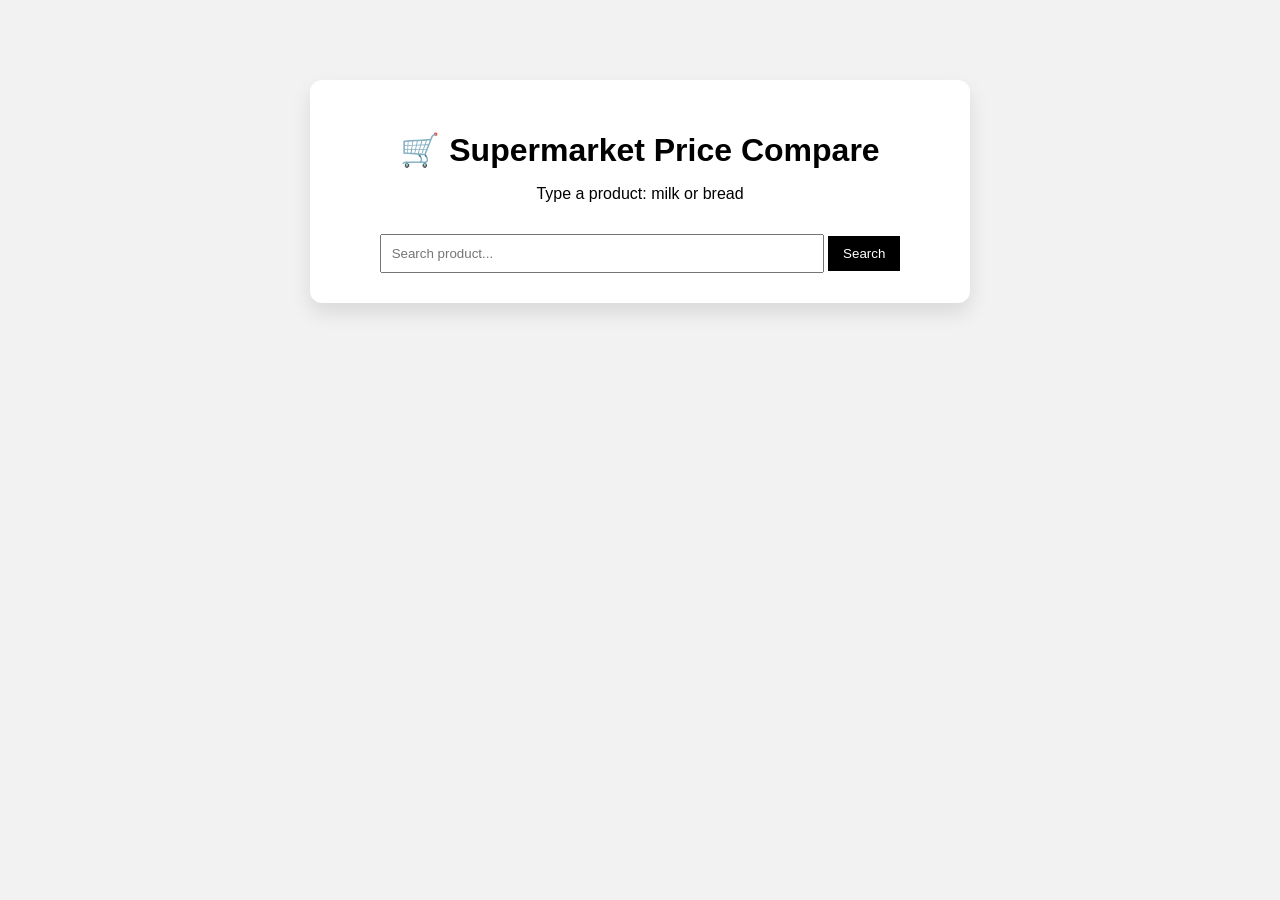
==== index.html @ a4d80b46 "add working website UI" ====
<!DOCTYPE html>
<html lang="en">
<head>
  <meta charset="UTF-8">
  <title>Price Compare</title>
  <link rel="stylesheet" href="style.css">
</head>
<body>

  <div class="container">
    <h1>🛒 Supermarket Price Compare</h1>
    <p>Type a product: milk or bread</p>

    <input id="search" placeholder="Search product...">
    <button onclick="searchProduct()">Search</button>

    <div id="results"></div>
  </div>

  <script src="script.js"></script>
</body>
</html>
---- style.css ----
body {
  font-family: Arial, sans-serif;
  background: #f2f2f2;
  margin: 0;
  padding: 0;
}

.container {
  max-width: 600px;
  margin: 80px auto;
  background: white;
  padding: 30px;
  border-radius: 12px;
  text-align: center;
  box-shadow: 0 10px 20px rgba(0,0,0,0.1);
}

h1 {
  margin-bottom: 10px;
}

input {
  padding: 10px;
  width: 70%;
  margin-top: 15px;
}

button {
  padding: 10px 15px;
  cursor: pointer;
  background: black;
  color: white;
  border: none;
}

.card {
  background: #fafafa;
  margin-top: 15px;
  padding: 10px;
  border-radius: 8px;
}

.cheap {
  border-left: 5px solid green;
}
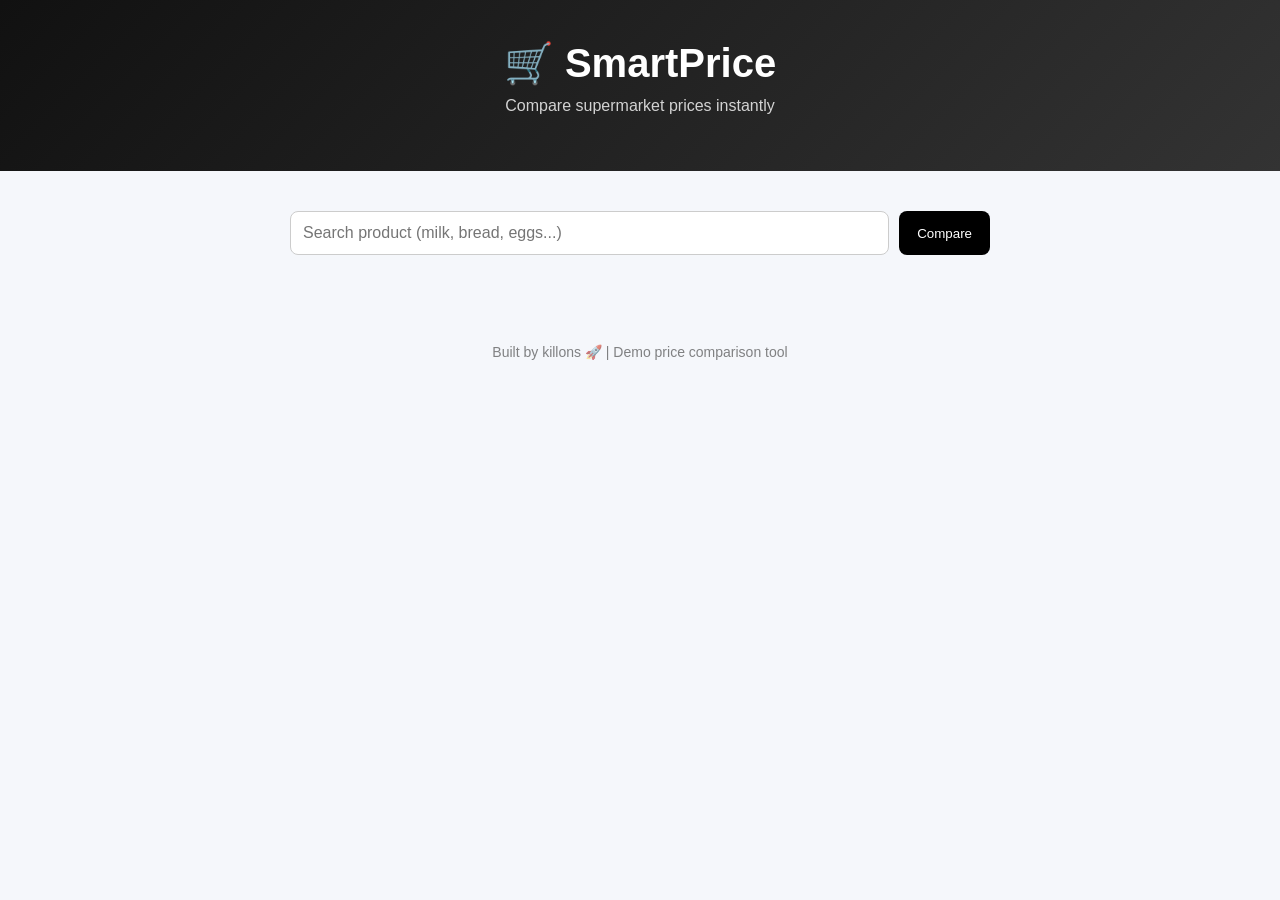
==== commit 5621ab19: "add working website UI" ====
--- a/index.html
+++ b/index.html
@@ -2,20 +2,31 @@
 <html lang="en">
 <head>
   <meta charset="UTF-8">
-  <title>Price Compare</title>
+  <meta name="viewport" content="width=device-width, initial-scale=1.0">
+  <title>SmartPrice Compare</title>
   <link rel="stylesheet" href="style.css">
 </head>
 <body>
 
-  <div class="container">
-    <h1>🛒 Supermarket Price Compare</h1>
-    <p>Type a product: milk or bread</p>
+  <header class="header">
+    <h1>🛒 SmartPrice</h1>
+    <p>Compare supermarket prices instantly</p>
+  </header>
 
-    <input id="search" placeholder="Search product...">
-    <button onclick="searchProduct()">Search</button>
+  <main class="container">
 
-    <div id="results"></div>
-  </div>
+    <div class="search-box">
+      <input id="search" type="text" placeholder="Search product (milk, bread, eggs...)">
+      <button onclick="searchProduct()">Compare</button>
+    </div>
+
+    <div id="results" class="results"></div>
+
+  </main>
+
+  <footer class="footer">
+    <p>Built by killons 🚀 | Demo price comparison tool</p>
+  </footer>
 
   <script src="script.js"></script>
 </body>
--- a/style.css
+++ b/style.css
@@ -1,45 +1,97 @@
 body {
+  margin: 0;
   font-family: Arial, sans-serif;
-  background: #f2f2f2;
-  margin: 0;
-  padding: 0;
+  background: #f5f7fb;
+  color: #333;
 }
 
-.container {
-  max-width: 600px;
-  margin: 80px auto;
-  background: white;
-  padding: 30px;
-  border-radius: 12px;
+/* Header */
+.header {
   text-align: center;
-  box-shadow: 0 10px 20px rgba(0,0,0,0.1);
+  padding: 40px 20px;
+  background: linear-gradient(135deg, #111, #333);
+  color: white;
 }
 
-h1 {
-  margin-bottom: 10px;
+.header h1 {
+  margin: 0;
+  font-size: 40px;
 }
 
-input {
-  padding: 10px;
-  width: 70%;
-  margin-top: 15px;
+.header p {
+  margin-top: 10px;
+  opacity: 0.8;
 }
 
-button {
-  padding: 10px 15px;
-  cursor: pointer;
+/* Container */
+.container {
+  max-width: 700px;
+  margin: auto;
+  padding: 20px;
+}
+
+/* Search */
+.search-box {
+  display: flex;
+  gap: 10px;
+  margin-top: 20px;
+}
+
+.search-box input {
+  flex: 1;
+  padding: 12px;
+  font-size: 16px;
+  border: 1px solid #ccc;
+  border-radius: 8px;
+}
+
+.search-box button {
+  padding: 12px 18px;
   background: black;
   color: white;
   border: none;
+  border-radius: 8px;
+  cursor: pointer;
+  transition: 0.2s;
+}
+
+.search-box button:hover {
+  background: #333;
+}
+
+/* Results */
+.results {
+  margin-top: 25px;
 }
 
 .card {
-  background: #fafafa;
-  margin-top: 15px;
-  padding: 10px;
-  border-radius: 8px;
+  background: white;
+  padding: 15px;
+  margin-bottom: 12px;
+  border-radius: 10px;
+  box-shadow: 0 5px 12px rgba(0,0,0,0.08);
+  display: flex;
+  justify-content: space-between;
+  align-items: center;
 }
 
+.store {
+  font-weight: bold;
+}
+
+.price {
+  font-size: 18px;
+}
+
+/* Cheapest highlight */
 .cheap {
-  border-left: 5px solid green;
+  border-left: 6px solid #2ecc71;
+}
+
+/* Footer */
+.footer {
+  text-align: center;
+  padding: 30px;
+  font-size: 14px;
+  opacity: 0.6;
 }
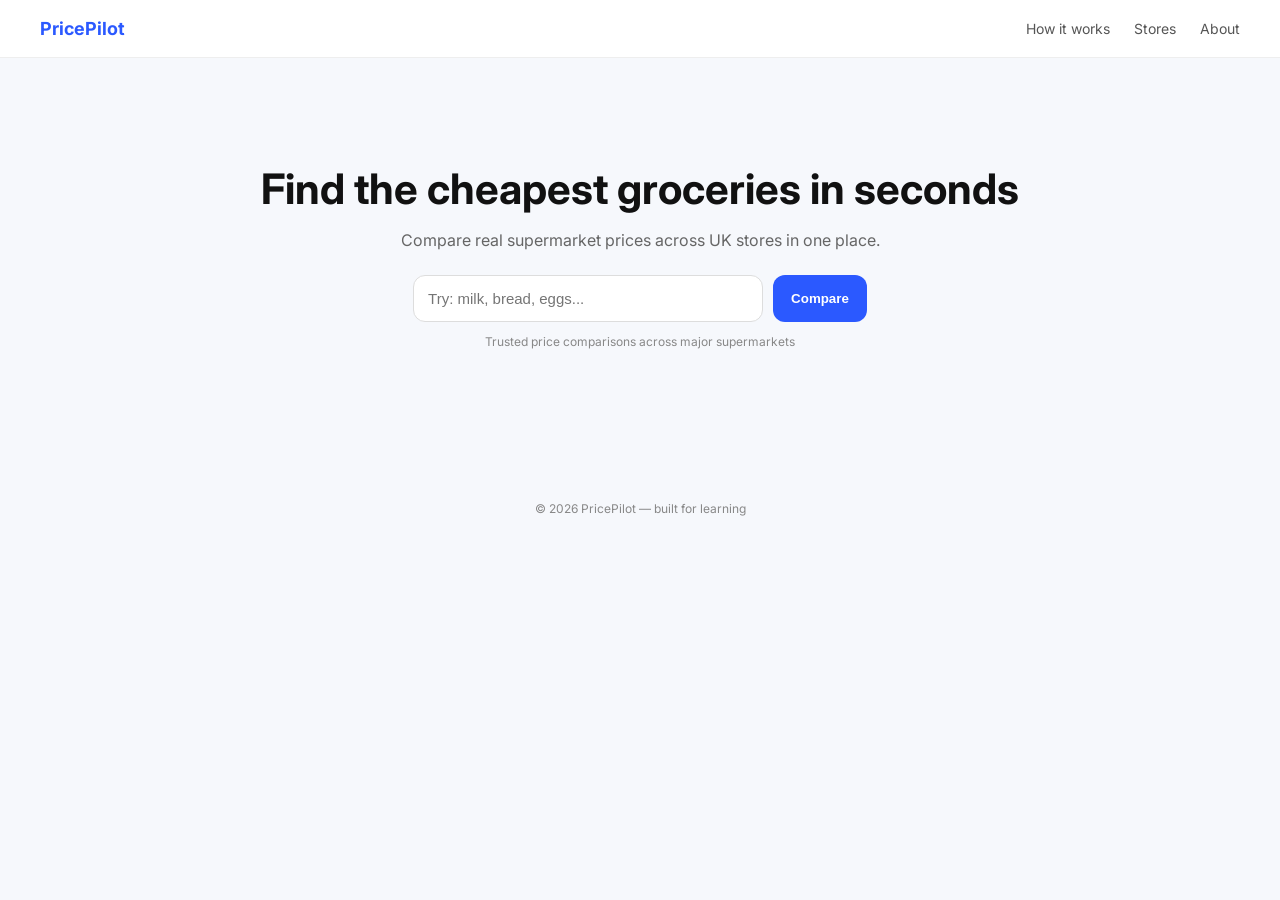
==== commit 6d5074ab: "add working website UI" ====
--- a/index.html
+++ b/index.html
@@ -3,29 +3,44 @@
 <head>
   <meta charset="UTF-8">
   <meta name="viewport" content="width=device-width, initial-scale=1.0">
-  <title>SmartPrice Compare</title>
+  <title>PricePilot</title>
   <link rel="stylesheet" href="style.css">
 </head>
 <body>
 
-  <header class="header">
-    <h1>🛒 SmartPrice</h1>
-    <p>Compare supermarket prices instantly</p>
+  <!-- NAVBAR -->
+  <header class="nav">
+    <div class="logo">PricePilot</div>
+    <div class="nav-links">
+      <a href="#">How it works</a>
+      <a href="#">Stores</a>
+      <a href="#">About</a>
+    </div>
   </header>
 
-  <main class="container">
+  <!-- HERO -->
+  <section class="hero">
+    <h1>Find the cheapest groceries in seconds</h1>
+    <p>Compare real supermarket prices across UK stores in one place.</p>
 
     <div class="search-box">
-      <input id="search" type="text" placeholder="Search product (milk, bread, eggs...)">
+      <input id="search" placeholder="Try: milk, bread, eggs..." />
       <button onclick="searchProduct()">Compare</button>
     </div>
 
+    <div class="hint">
+      Trusted price comparisons across major supermarkets
+    </div>
+  </section>
+
+  <!-- RESULTS -->
+  <section class="results-container">
     <div id="results" class="results"></div>
+  </section>
 
-  </main>
-
+  <!-- FOOTER -->
   <footer class="footer">
-    <p>Built by killons 🚀 | Demo price comparison tool</p>
+    <p>© 2026 PricePilot — built for learning</p>
   </footer>
 
   <script src="script.js"></script>
--- a/style.css
+++ b/style.css
@@ -1,97 +1,136 @@
+@import url('https://fonts.googleapis.com/css2?family=Inter:wght@400;600;700&display=swap');
+
 body {
   margin: 0;
-  font-family: Arial, sans-serif;
-  background: #f5f7fb;
-  color: #333;
+  font-family: "Inter", sans-serif;
+  background: #f6f8fc;
+  color: #111;
 }
 
-/* Header */
-.header {
-  text-align: center;
-  padding: 40px 20px;
-  background: linear-gradient(135deg, #111, #333);
-  color: white;
+/* NAV */
+.nav {
+  display: flex;
+  justify-content: space-between;
+  padding: 18px 40px;
+  background: white;
+  border-bottom: 1px solid #eee;
 }
 
-.header h1 {
-  margin: 0;
-  font-size: 40px;
+.logo {
+  font-weight: 700;
+  font-size: 18px;
+  color: #2b59ff;
 }
 
-.header p {
-  margin-top: 10px;
-  opacity: 0.8;
+.nav-links a {
+  margin-left: 20px;
+  text-decoration: none;
+  color: #555;
+  font-size: 14px;
 }
 
-/* Container */
-.container {
+/* HERO */
+.hero {
+  text-align: center;
+  padding: 70px 20px 40px;
+}
+
+.hero h1 {
+  font-size: 42px;
+  margin-bottom: 10px;
+}
+
+.hero p {
+  color: #666;
+  font-size: 16px;
+}
+
+/* SEARCH */
+.search-box {
+  margin-top: 25px;
+  display: flex;
+  justify-content: center;
+  gap: 10px;
+}
+
+.search-box input {
+  width: 320px;
+  padding: 14px;
+  border-radius: 12px;
+  border: 1px solid #ddd;
+  outline: none;
+  font-size: 15px;
+}
+
+.search-box input:focus {
+  border-color: #2b59ff;
+}
+
+.search-box button {
+  padding: 14px 18px;
+  border: none;
+  border-radius: 12px;
+  background: #2b59ff;
+  color: white;
+  font-weight: 600;
+  cursor: pointer;
+  transition: 0.2s;
+}
+
+.search-box button:hover {
+  background: #1f45d6;
+}
+
+.hint {
+  margin-top: 12px;
+  font-size: 12px;
+  color: #888;
+}
+
+/* RESULTS */
+.results-container {
   max-width: 700px;
   margin: auto;
   padding: 20px;
 }
 
-/* Search */
-.search-box {
-  display: flex;
-  gap: 10px;
+.results {
   margin-top: 20px;
-}
-
-.search-box input {
-  flex: 1;
-  padding: 12px;
-  font-size: 16px;
-  border: 1px solid #ccc;
-  border-radius: 8px;
-}
-
-.search-box button {
-  padding: 12px 18px;
-  background: black;
-  color: white;
-  border: none;
-  border-radius: 8px;
-  cursor: pointer;
-  transition: 0.2s;
-}
-
-.search-box button:hover {
-  background: #333;
-}
-
-/* Results */
-.results {
-  margin-top: 25px;
 }
 
 .card {
   background: white;
-  padding: 15px;
+  padding: 16px;
   margin-bottom: 12px;
-  border-radius: 10px;
-  box-shadow: 0 5px 12px rgba(0,0,0,0.08);
+  border-radius: 14px;
   display: flex;
   justify-content: space-between;
-  align-items: center;
+  box-shadow: 0 8px 20px rgba(0,0,0,0.05);
+  border: 1px solid #eee;
+  transition: 0.2s;
+}
+
+.card:hover {
+  transform: translateY(-2px);
 }
 
 .store {
-  font-weight: bold;
+  font-weight: 600;
 }
 
 .price {
-  font-size: 18px;
+  font-weight: 700;
+  color: #2b59ff;
 }
 
-/* Cheapest highlight */
 .cheap {
-  border-left: 6px solid #2ecc71;
+  border-left: 5px solid #22c55e;
 }
 
-/* Footer */
+/* FOOTER */
 .footer {
   text-align: center;
-  padding: 30px;
-  font-size: 14px;
-  opacity: 0.6;
+  padding: 40px;
+  font-size: 12px;
+  color: #888;
 }
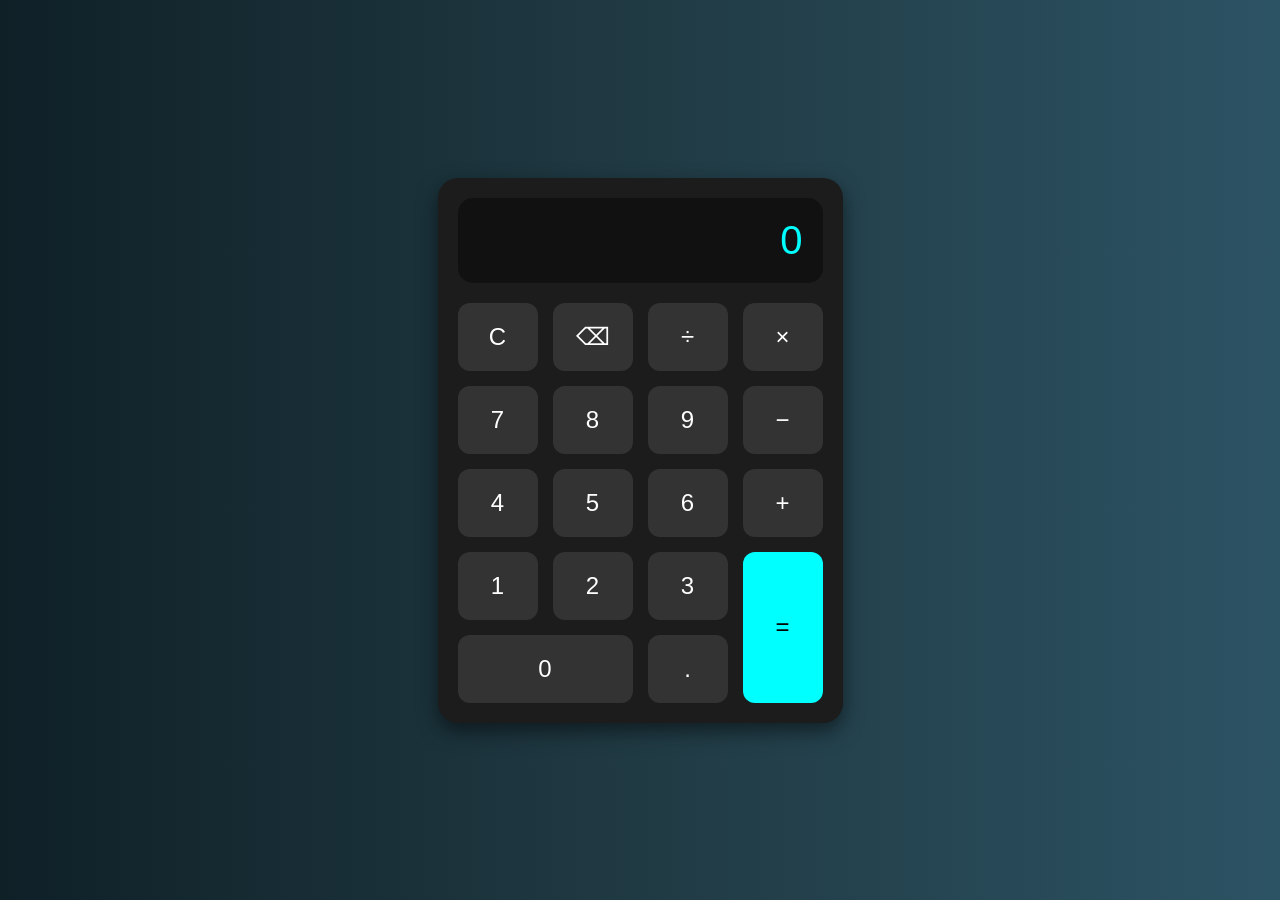
==== commit 46bbeec9: "add working website UI" ====
--- a/index.html
+++ b/index.html
@@ -3,45 +3,37 @@
 <head>
   <meta charset="UTF-8">
   <meta name="viewport" content="width=device-width, initial-scale=1.0">
-  <title>PricePilot</title>
+  <title>Cool Calculator</title>
   <link rel="stylesheet" href="style.css">
 </head>
 <body>
+  <div class="calculator">
+    <div class="display" id="display">0</div>
+    <div class="buttons">
+      <button class="btn" data-action="clear">C</button>
+      <button class="btn" data-action="delete">⌫</button>
+      <button class="btn" data-action="/">÷</button>
+      <button class="btn" data-action="*">×</button>
 
-  <!-- NAVBAR -->
-  <header class="nav">
-    <div class="logo">PricePilot</div>
-    <div class="nav-links">
-      <a href="#">How it works</a>
-      <a href="#">Stores</a>
-      <a href="#">About</a>
+      <button class="btn" data-number="7">7</button>
+      <button class="btn" data-number="8">8</button>
+      <button class="btn" data-number="9">9</button>
+      <button class="btn" data-action="-">−</button>
+
+      <button class="btn" data-number="4">4</button>
+      <button class="btn" data-number="5">5</button>
+      <button class="btn" data-number="6">6</button>
+      <button class="btn" data-action="+">+</button>
+
+      <button class="btn" data-number="1">1</button>
+      <button class="btn" data-number="2">2</button>
+      <button class="btn" data-number="3">3</button>
+      <button class="btn equal" data-action="=">=</button>
+
+      <button class="btn zero" data-number="0">0</button>
+      <button class="btn" data-number=".">.</button>
     </div>
-  </header>
-
-  <!-- HERO -->
-  <section class="hero">
-    <h1>Find the cheapest groceries in seconds</h1>
-    <p>Compare real supermarket prices across UK stores in one place.</p>
-
-    <div class="search-box">
-      <input id="search" placeholder="Try: milk, bread, eggs..." />
-      <button onclick="searchProduct()">Compare</button>
-    </div>
-
-    <div class="hint">
-      Trusted price comparisons across major supermarkets
-    </div>
-  </section>
-
-  <!-- RESULTS -->
-  <section class="results-container">
-    <div id="results" class="results"></div>
-  </section>
-
-  <!-- FOOTER -->
-  <footer class="footer">
-    <p>© 2026 PricePilot — built for learning</p>
-  </footer>
+  </div>
 
   <script src="script.js"></script>
 </body>
--- a/style.css
+++ b/style.css
@@ -1,136 +1,69 @@
-@import url('https://fonts.googleapis.com/css2?family=Inter:wght@400;600;700&display=swap');
+/* Reset */
+* {
+  box-sizing: border-box;
+  margin: 0;
+  padding: 0;
+  font-family: 'Segoe UI', Tahoma, Geneva, Verdana, sans-serif;
+}
 
 body {
-  margin: 0;
-  font-family: "Inter", sans-serif;
-  background: #f6f8fc;
-  color: #111;
+  background: linear-gradient(to right, #0f2027, #203a43, #2c5364);
+  display: flex;
+  justify-content: center;
+  align-items: center;
+  height: 100vh;
 }
 
-/* NAV */
-.nav {
-  display: flex;
-  justify-content: space-between;
-  padding: 18px 40px;
-  background: white;
-  border-bottom: 1px solid #eee;
+.calculator {
+  background: #1c1c1c;
+  border-radius: 20px;
+  padding: 20px;
+  box-shadow: 0 8px 20px rgba(0,0,0,0.5);
 }
 
-.logo {
-  font-weight: 700;
-  font-size: 18px;
-  color: #2b59ff;
+.display {
+  background: #111;
+  color: #0ff;
+  font-size: 2.5rem;
+  text-align: right;
+  padding: 20px;
+  border-radius: 15px;
+  margin-bottom: 20px;
+  overflow-x: auto;
 }
 
-.nav-links a {
-  margin-left: 20px;
-  text-decoration: none;
-  color: #555;
-  font-size: 14px;
+.buttons {
+  display: grid;
+  grid-template-columns: repeat(4, 80px);
+  gap: 15px;
 }
 
-/* HERO */
-.hero {
-  text-align: center;
-  padding: 70px 20px 40px;
-}
-
-.hero h1 {
-  font-size: 42px;
-  margin-bottom: 10px;
-}
-
-.hero p {
-  color: #666;
-  font-size: 16px;
-}
-
-/* SEARCH */
-.search-box {
-  margin-top: 25px;
-  display: flex;
-  justify-content: center;
-  gap: 10px;
-}
-
-.search-box input {
-  width: 320px;
-  padding: 14px;
-  border-radius: 12px;
-  border: 1px solid #ddd;
-  outline: none;
-  font-size: 15px;
-}
-
-.search-box input:focus {
-  border-color: #2b59ff;
-}
-
-.search-box button {
-  padding: 14px 18px;
+.btn {
+  background: #333;
   border: none;
   border-radius: 12px;
-  background: #2b59ff;
-  color: white;
-  font-weight: 600;
+  font-size: 1.5rem;
+  color: #fff;
+  padding: 20px;
   cursor: pointer;
   transition: 0.2s;
 }
 
-.search-box button:hover {
-  background: #1f45d6;
+.btn:hover {
+  background: #555;
+  transform: scale(1.05);
 }
 
-.hint {
-  margin-top: 12px;
-  font-size: 12px;
-  color: #888;
+.equal {
+  background: #0ff;
+  color: #000;
+  grid-row: span 2;
 }
 
-/* RESULTS */
-.results-container {
-  max-width: 700px;
-  margin: auto;
-  padding: 20px;
+.zero {
+  grid-column: span 2;
 }
 
-.results {
-  margin-top: 20px;
-}
-
-.card {
-  background: white;
-  padding: 16px;
-  margin-bottom: 12px;
-  border-radius: 14px;
-  display: flex;
-  justify-content: space-between;
-  box-shadow: 0 8px 20px rgba(0,0,0,0.05);
-  border: 1px solid #eee;
-  transition: 0.2s;
-}
-
-.card:hover {
-  transform: translateY(-2px);
-}
-
-.store {
-  font-weight: 600;
-}
-
-.price {
-  font-weight: 700;
-  color: #2b59ff;
-}
-
-.cheap {
-  border-left: 5px solid #22c55e;
-}
-
-/* FOOTER */
-.footer {
-  text-align: center;
-  padding: 40px;
-  font-size: 12px;
-  color: #888;
+.btn:active {
+  transform: scale(0.95);
 }
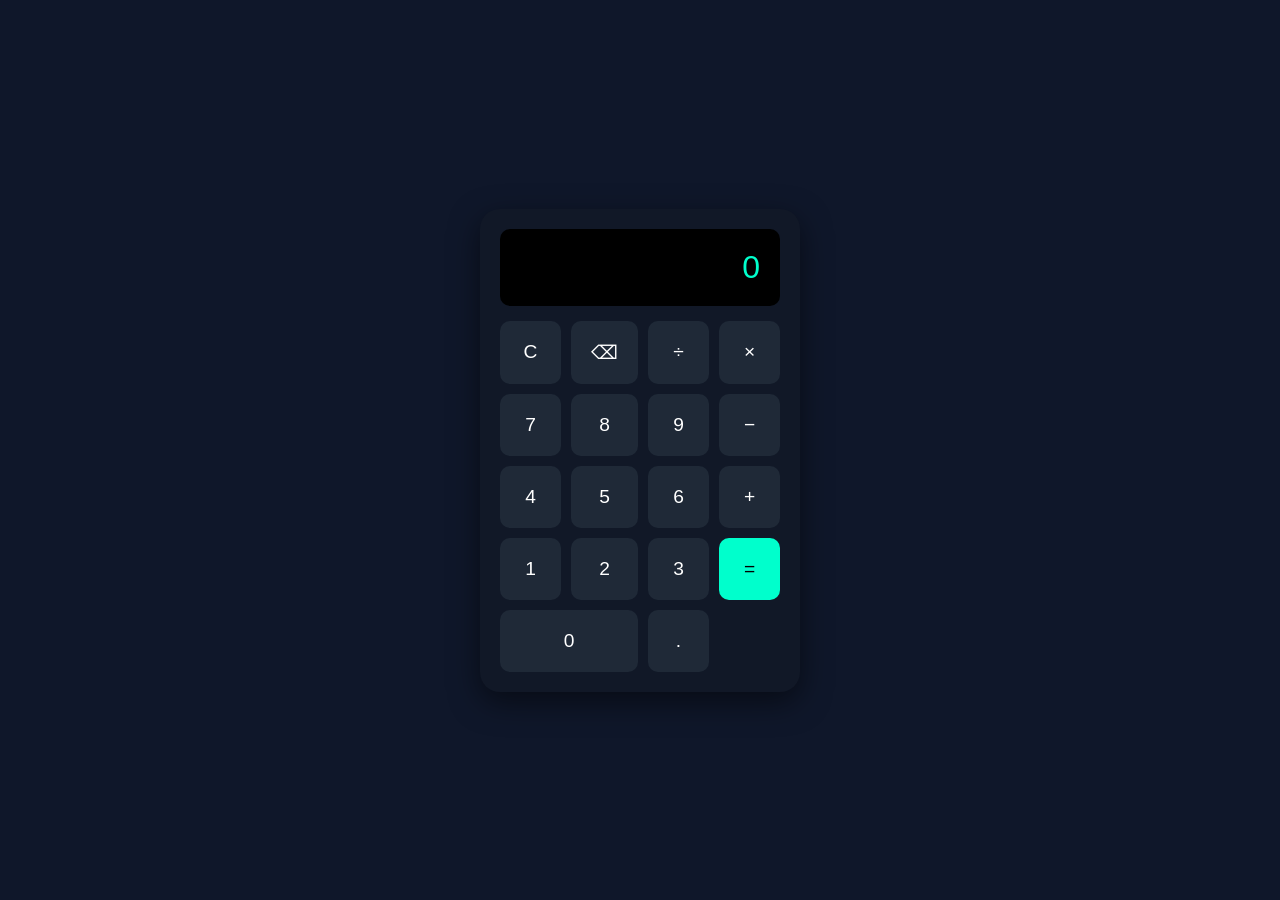
==== commit 84317bba: "add working website UI" ====
--- a/index.html
+++ b/index.html
@@ -1,40 +1,42 @@
 <!DOCTYPE html>
 <html lang="en">
 <head>
-  <meta charset="UTF-8">
-  <meta name="viewport" content="width=device-width, initial-scale=1.0">
-  <title>Cool Calculator</title>
+  <meta charset="UTF-8" />
+  <meta name="viewport" content="width=device-width, initial-scale=1.0"/>
+  <title>Calculator</title>
   <link rel="stylesheet" href="style.css">
 </head>
 <body>
-  <div class="calculator">
-    <div class="display" id="display">0</div>
-    <div class="buttons">
-      <button class="btn" data-action="clear">C</button>
-      <button class="btn" data-action="delete">⌫</button>
-      <button class="btn" data-action="/">÷</button>
-      <button class="btn" data-action="*">×</button>
 
-      <button class="btn" data-number="7">7</button>
-      <button class="btn" data-number="8">8</button>
-      <button class="btn" data-number="9">9</button>
-      <button class="btn" data-action="-">−</button>
+<div class="calculator">
+  <div id="display" class="display">0</div>
 
-      <button class="btn" data-number="4">4</button>
-      <button class="btn" data-number="5">5</button>
-      <button class="btn" data-number="6">6</button>
-      <button class="btn" data-action="+">+</button>
+  <div class="buttons">
+    <button data-action="clear">C</button>
+    <button data-action="delete">⌫</button>
+    <button data-action="/">÷</button>
+    <button data-action="*">×</button>
 
-      <button class="btn" data-number="1">1</button>
-      <button class="btn" data-number="2">2</button>
-      <button class="btn" data-number="3">3</button>
-      <button class="btn equal" data-action="=">=</button>
+    <button data-number="7">7</button>
+    <button data-number="8">8</button>
+    <button data-number="9">9</button>
+    <button data-action="-">−</button>
 
-      <button class="btn zero" data-number="0">0</button>
-      <button class="btn" data-number=".">.</button>
-    </div>
+    <button data-number="4">4</button>
+    <button data-number="5">5</button>
+    <button data-number="6">6</button>
+    <button data-action="+">+</button>
+
+    <button data-number="1">1</button>
+    <button data-number="2">2</button>
+    <button data-number="3">3</button>
+    <button data-action="=" class="equal">=</button>
+
+    <button data-number="0" class="zero">0</button>
+    <button data-number=".">.</button>
   </div>
+</div>
 
-  <script src="script.js"></script>
+<script src="script.js"></script>
 </body>
 </html>
--- a/style.css
+++ b/style.css
@@ -1,69 +1,69 @@
-/* Reset */
 * {
-  box-sizing: border-box;
   margin: 0;
   padding: 0;
-  font-family: 'Segoe UI', Tahoma, Geneva, Verdana, sans-serif;
+  box-sizing: border-box;
+  font-family: Arial, sans-serif;
 }
 
 body {
-  background: linear-gradient(to right, #0f2027, #203a43, #2c5364);
+  height: 100vh;
   display: flex;
   justify-content: center;
   align-items: center;
-  height: 100vh;
+  background: #0f172a;
 }
 
 .calculator {
-  background: #1c1c1c;
+  width: 320px;
+  background: #111827;
+  padding: 20px;
   border-radius: 20px;
-  padding: 20px;
-  box-shadow: 0 8px 20px rgba(0,0,0,0.5);
+  box-shadow: 0 10px 30px rgba(0,0,0,0.5);
 }
 
 .display {
-  background: #111;
-  color: #0ff;
-  font-size: 2.5rem;
+  background: #000;
+  color: #00ffcc;
+  font-size: 2rem;
+  padding: 20px;
+  border-radius: 10px;
   text-align: right;
-  padding: 20px;
-  border-radius: 15px;
-  margin-bottom: 20px;
+  margin-bottom: 15px;
   overflow-x: auto;
 }
 
 .buttons {
   display: grid;
-  grid-template-columns: repeat(4, 80px);
-  gap: 15px;
+  grid-template-columns: repeat(4, 1fr);
+  gap: 10px;
 }
 
-.btn {
-  background: #333;
+button {
+  padding: 20px;
+  font-size: 1.2rem;
   border: none;
-  border-radius: 12px;
-  font-size: 1.5rem;
-  color: #fff;
-  padding: 20px;
+  border-radius: 10px;
+  background: #1f2937;
+  color: white;
   cursor: pointer;
   transition: 0.2s;
 }
 
-.btn:hover {
-  background: #555;
+button:hover {
+  background: #374151;
   transform: scale(1.05);
 }
 
+button:active {
+  transform: scale(0.95);
+}
+
 .equal {
-  background: #0ff;
-  color: #000;
-  grid-row: span 2;
+  background: #00ffcc;
+  color: black;
+  grid-column: span 1;
 }
 
 .zero {
   grid-column: span 2;
-}
-
-.btn:active {
-  transform: scale(0.95);
 }
